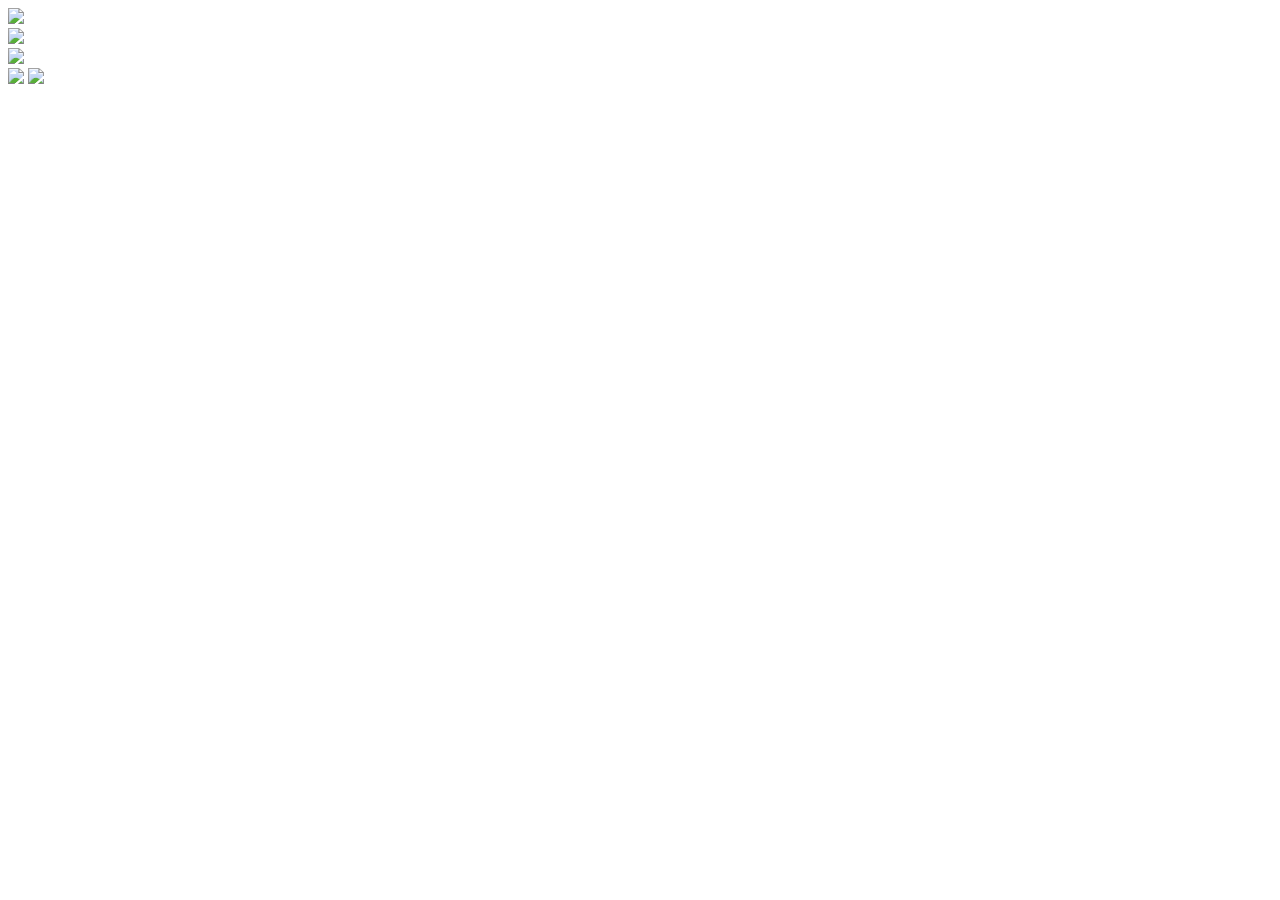
==== index.html @ e8ab1671 "Add files via upload" ====
<!DOCTYPE html>
<html>
    <head>
        <link rel="stylesheet" href="./css/css.css"">
        <title>四季食 | 四季好時 · 食四季-首頁</title>
    </head>
    <body>
        <div><img src="image/backgroundword_food.png" class="food"></div>
        <div class="season_ring">
            <a href="./springhtml.html"><div class="spring" title="春之膳"></div></a>
            <a href="./summerhtml.html"><div class="summer" title="夏之膳"></div></a>
            <a href="./winterhtml.html"><div class="winter" title="冬之膳"></div></a>
            <a href="./autumnhtml.html"><div class="autumn" title="秋之膳"></div></a>
        </div>
        <a href="./menuhtml.html"><img src="image/LOGO_mainpage.png" class="logo"></a>
        <div><img src="image/backgroundword_time.png" class="food_time"></div>
        <img src="./image/door_left.png" class="leftdoor"> 
        <img src="./image/door_right.png" class="rightdoor"> 
    </body>
</html>
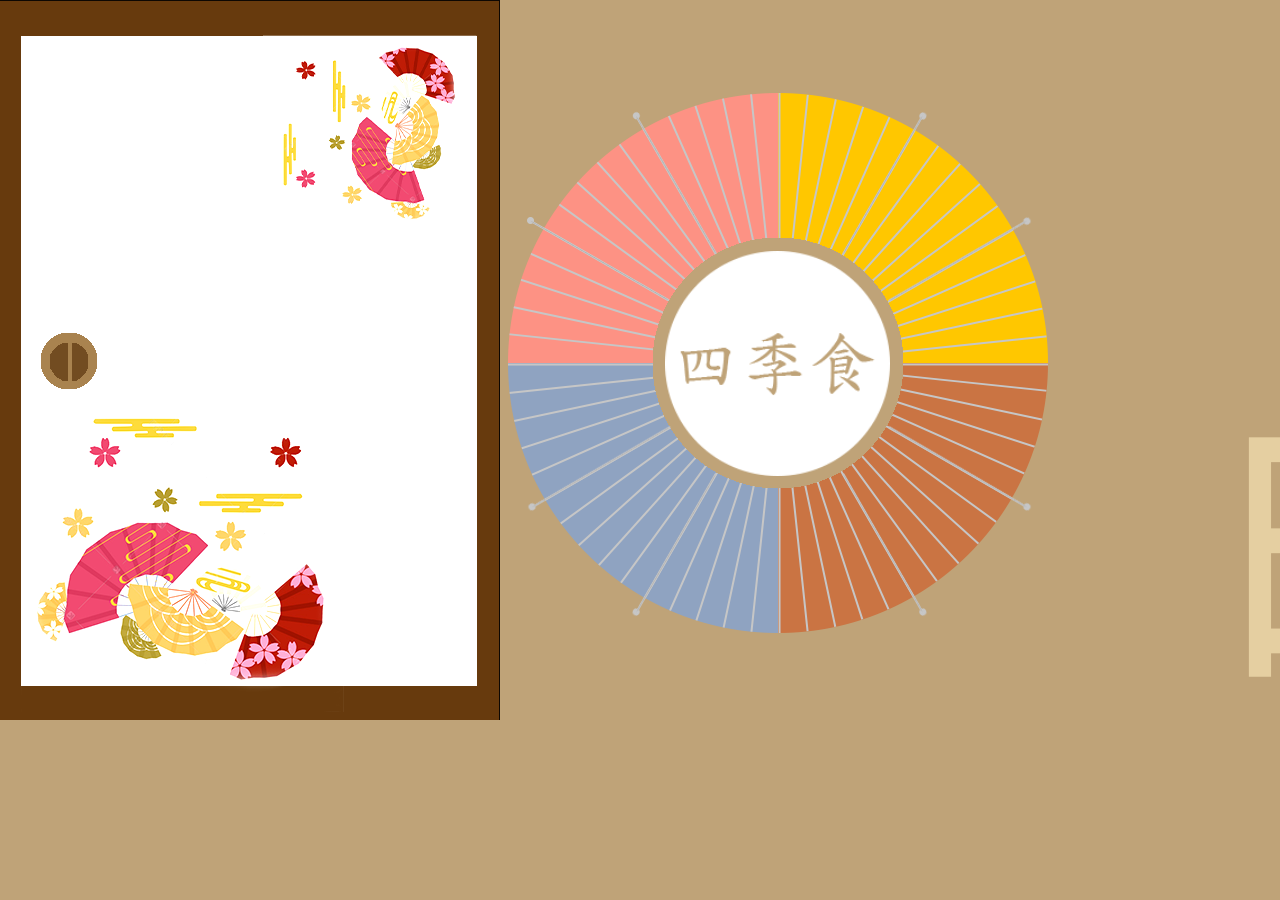
==== commit 8b932db3: "Update index.html" ====
--- a/index.html
+++ b/index.html
@@ -1,7 +1,7 @@
 <!DOCTYPE html>
 <html>
     <head>
-        <link rel="stylesheet" href="./css/css.css"">
+        <link rel="stylesheet" href="./css/css.css">
         <title>四季食 | 四季好時 · 食四季-首頁</title>
     </head>
     <body>
@@ -17,4 +17,4 @@
         <img src="./image/door_left.png" class="leftdoor"> 
         <img src="./image/door_right.png" class="rightdoor"> 
     </body>
-</html>+</html>
--- a/css/css.css
+++ b/css/css.css
@@ -0,0 +1,92 @@
+body{
+    background-color: #bfa378;
+    display:flex;
+    justify-content:space-between;
+    align-items: flex-start;
+}
+
+.season_ring{
+    padding-top: 85px;padding-left: 200px;
+    display:flex;
+    flex-wrap:wrap;
+    min-width:540px;min-height:540px;
+
+}
+.season_ring .spring{
+    position:relative;
+    min-width: 270px;min-height: 270px;
+    background:url("../image/spring.png");
+
+}
+.season_ring .spring:hover{
+    background:url("../image/food_spring.png");
+    transition-duration: 2s;
+}
+.season_ring .summer{
+    min-width: 270px;min-height: 270px;
+    background:url("../image/summer.png");
+}
+.season_ring .summer:hover{
+    background:url("../image/food_summer.png");
+    transition-duration: 2s;
+}
+.season_ring .winter{
+    min-width: 270px;min-height: 270px;
+    background:url("../image/winter.png");
+}
+.season_ring .winter:hover{
+    background:url("../image/food_winter.png");
+    transition-duration: 2s;
+}
+.season_ring .autumn{
+    min-width: 270px;min-height: 270px;
+    background:url("../image/autumn.png");
+}
+.season_ring .autumn:hover{
+    background:url("../image/food_autumn.png");
+    transition-duration: 2s;
+}
+.logo{
+    position:absolute;
+    top:251px;left:665px;
+    min-width: 225px;min-height: 225px;
+}
+.food_time{
+    padding-top:400px;padding-left:200px;
+ 
+}
+
+.leftdoor{
+    position:absolute;
+    top:0px;left:0px;
+    animation:slidein ease-in 4s;
+    animation-fill-mode:forwards;
+}
+@-webkit-keyframes slidein{
+    from{
+        margin-left:285px;
+        margin-top: 0px;
+    }
+    to{
+        margin-left: -30px;
+        margin-top:0px;
+    }
+}
+.rightdoor{
+    position:absolute;
+    top:0px;left:0px;
+    animation:slidein1 ease-in 4s;
+    animation-fill-mode:forwards;
+}
+@-webkit-keyframes slidein1{
+    from{
+        margin-left:785px;
+        margin-top: 0px;
+    }
+    to{
+        margin-left: 1095px;
+        margin-top:0px;
+    }
+}
+
+
